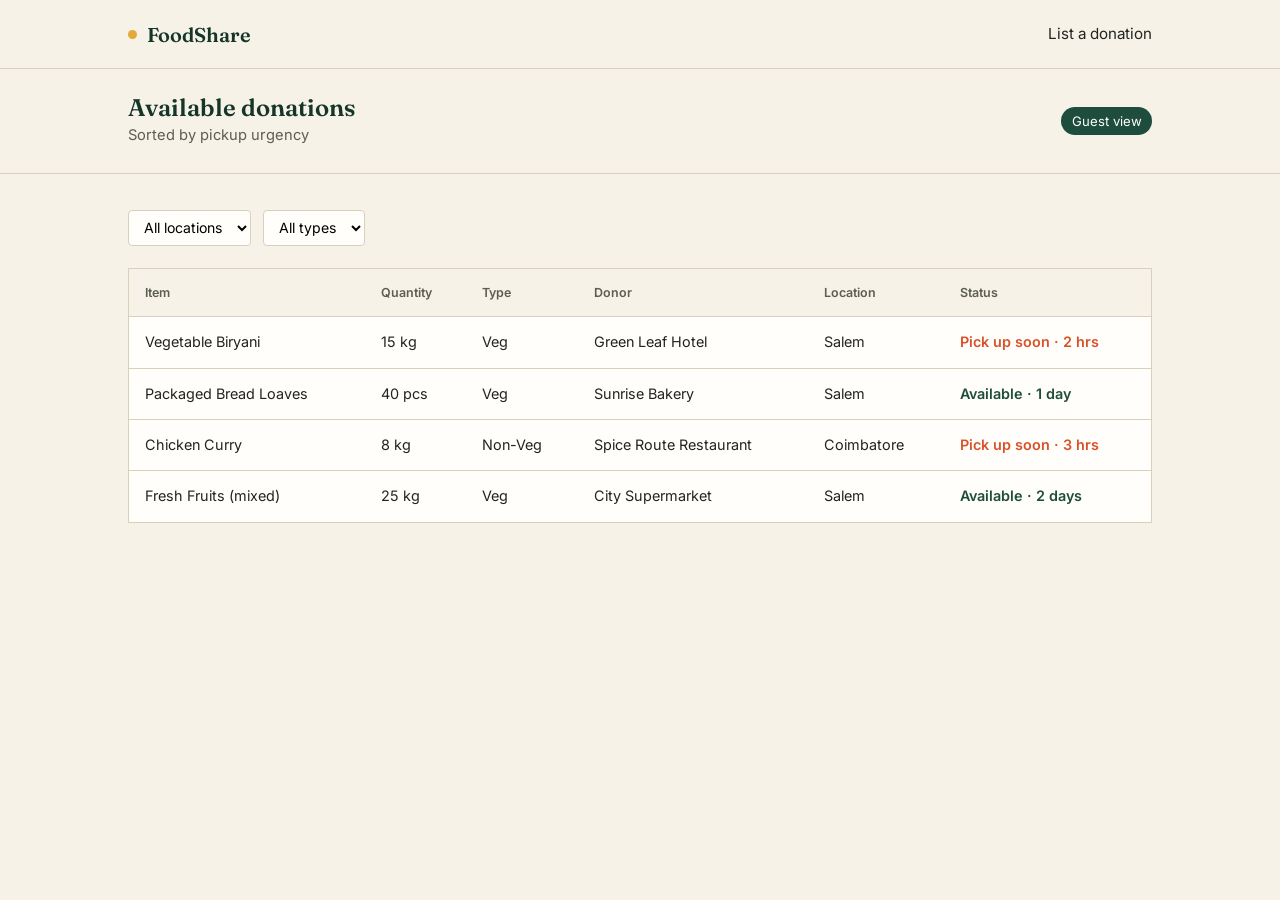
==== dashboard.html @ 2943fb64 "Sprint 3 (in progress): NGO/volunteer dashboard with mock data (v0.4.0)" ====
<!DOCTYPE html>
<html lang="en">
<head>
<meta charset="UTF-8">
<meta name="viewport" content="width=device-width, initial-scale=1.0">
<title>Available donations — FoodShare</title>
<link rel="preconnect" href="https://fonts.googleapis.com">
<link href="https://fonts.googleapis.com/css2?family=Fraunces:wght@500;600&family=Inter:wght@400;500;600&display=swap" rel="stylesheet">
<link rel="stylesheet" href="css/style.css">
</head>
<body>

<nav class="nav">
  <div class="container">
    <a href="index.html" class="nav-brand"><span class="dot"></span>FoodShare</a>
    <div class="nav-links">
      <a href="donate.html">List a donation</a>
    </div>
  </div>
</nav>

<div class="dash-top">
  <div class="container">
    <div>
      <h1 style="font-size:1.5rem;margin-bottom:.1em;">Available donations</h1>
      <p style="margin:0;color:#5c5e50;font-size:.92rem;">Sorted by pickup urgency</p>
    </div>
    <span class="who-badge" id="whoBadge">Guest view</span>
  </div>
</div>

<div class="dash-wrap">
  <div class="container">
    <div class="dash-filters">
      <select id="locationFilter"></select>
      <select id="typeFilter">
        <option value="all">All types</option>
        <option value="Veg">Veg</option>
        <option value="Non-Veg">Non-Veg</option>
      </select>
    </div>

    <table class="listing">
      <thead>
        <tr>
          <th>Item</th>
          <th>Quantity</th>
          <th>Type</th>
          <th>Donor</th>
          <th>Location</th>
          <th>Status</th>
        </tr>
      </thead>
      <tbody id="listingBody"></tbody>
    </table>

    <div class="empty-state" id="emptyState" style="display:none;">
      No donations match these filters right now.
    </div>
  </div>
</div>

<script src="js/script.js"></script>
</body>
</html>
---- css/style.css ----
/* ============================================
   FoodShare — Leftover Food Redistribution
   Design tokens
   ============================================ */
:root{
  --cream:        #F6F2E8;
  --forest:       #1F4D3D;
  --forest-dark:  #163529;
  --amber:        #E3A93B;
  --ink:          #22241E;
  --alert:        #D8532A;
  --line:         #D8D0BC;
  --white:        #FFFEFB;

  --serif: 'Fraunces', Georgia, 'Times New Roman', serif;
  --sans:  'Inter', -apple-system, BlinkMacSystemFont, 'Segoe UI', sans-serif;

  --radius: 4px;
}

*{ box-sizing: border-box; }
html{ scroll-behavior: smooth; }

body{
  margin:0;
  background: var(--cream);
  color: var(--ink);
  font-family: var(--sans);
  font-size: 16px;
  line-height: 1.55;
  -webkit-font-smoothing: antialiased;
}

h1,h2,h3{
  font-family: var(--serif);
  font-weight: 600;
  line-height: 1.1;
  margin: 0 0 .4em 0;
  color: var(--forest-dark);
}

p{ max-width: 62ch; margin: 0 0 1em 0; }

a{ color: var(--forest); }

.container{
  max-width: 1080px;
  margin: 0 auto;
  padding: 0 28px;
}

/* -------- Nav -------- */
.nav{
  border-bottom: 1px solid var(--line);
  background: var(--cream);
  position: sticky;
  top: 0;
  z-index: 10;
}
.nav .container{
  display:flex;
  align-items:center;
  justify-content:space-between;
  height: 68px;
}
.nav-brand{
  font-family: var(--serif);
  font-weight: 600;
  font-size: 1.25rem;
  color: var(--forest-dark);
  text-decoration:none;
  display:flex;
  align-items:center;
  gap:.5em;
}
.nav-brand .dot{
  width:9px;height:9px;border-radius:50%;
  background: var(--amber);
  display:inline-block;
}
.nav-links{
  display:flex;
  gap: 28px;
  align-items:center;
}
.nav-links a{
  text-decoration:none;
  color: var(--ink);
  font-size: .95rem;
}
.nav-links a:hover{ color: var(--forest); }

.btn{
  display:inline-block;
  padding: .7em 1.4em;
  border-radius: var(--radius);
  text-decoration:none;
  font-family: var(--sans);
  font-size: .95rem;
  font-weight: 600;
  border: 1px solid transparent;
  cursor:pointer;
  transition: transform .12s ease, background .15s ease;
}
.btn:active{ transform: translateY(1px); }
.btn-primary{
  background: var(--forest);
  color: var(--white);
}
.btn-primary:hover{ background: var(--forest-dark); }
.btn-outline{
  background: transparent;
  border-color: var(--ink);
  color: var(--ink);
}
.btn-outline:hover{ background: var(--ink); color: var(--white); }
.btn-block{ width:100%; text-align:center; }

/* -------- Hero -------- */
.hero{
  padding: 96px 0 72px;
  border-bottom: 1px solid var(--line);
}
.hero-grid{
  display:grid;
  grid-template-columns: 1.3fr .9fr;
  gap: 56px;
  align-items: end;
}
.hero h1{
  font-size: clamp(2.4rem, 4.4vw, 3.6rem);
  letter-spacing: -0.01em;
}
.hero .lede{
  font-size: 1.15rem;
  color: #47493f;
}
.hero-cta{
  display:flex;
  gap: 14px;
  margin-top: 28px;
}
.stat-panel{
  border-left: 3px solid var(--amber);
  padding-left: 22px;
}
.stat-panel .stat{
  font-family: var(--serif);
  font-size: 2.6rem;
  color: var(--forest-dark);
  display:block;
  line-height:1;
  margin-bottom: 6px;
}
.stat-panel .stat-label{
  font-size: .92rem;
  color: #55574a;
}
.stat-panel + .stat-panel{ margin-top: 26px; }

/* -------- How it works -------- */
.how{
  padding: 72px 0;
  border-bottom: 1px solid var(--line);
}
.how-grid{
  display:grid;
  grid-template-columns: repeat(3, 1fr);
  gap: 32px;
  margin-top: 40px;
}
.how-card{
  background: var(--white);
  border: 1px solid var(--line);
  border-radius: var(--radius);
  padding: 26px 24px;
}
.how-card .idx{
  font-family: var(--serif);
  color: var(--amber);
  font-size: 1.1rem;
  margin-bottom: 10px;
}
.how-card h3{ font-size: 1.15rem; margin-bottom: .3em; }
.how-card p{ font-size: .95rem; color: #4c4e42; margin-bottom:0; }

/* -------- Who it's for -------- */
.who{ padding: 72px 0; }
.who-list{
  list-style:none;
  padding:0;
  margin: 32px 0 0 0;
  display:grid;
  grid-template-columns: repeat(3, 1fr);
  gap: 10px 32px;
}
.who-list li{
  padding: 12px 0;
  border-bottom: 1px solid var(--line);
  font-size: .98rem;
}

footer{
  border-top: 1px solid var(--line);
  padding: 32px 0;
  font-size: .85rem;
  color: #6b6d5f;
}

/* -------- Forms (register / login / donate) -------- */
.form-shell{
  min-height: calc(100vh - 69px);
  display:flex;
  align-items:center;
  justify-content:center;
  padding: 48px 20px;
}
.form-card{
  width: 100%;
  max-width: 460px;
  background: var(--white);
  border: 1px solid var(--line);
  border-radius: var(--radius);
  padding: 40px 38px;
}
.form-card.wide{ max-width: 640px; }
.form-card h1{ font-size: 1.7rem; margin-bottom: .25em; }
.form-card .sub{
  color: #5c5e50;
  font-size: .95rem;
  margin-bottom: 28px;
}
.field{ margin-bottom: 18px; }
.field label{
  display:block;
  font-size: .85rem;
  font-weight: 600;
  margin-bottom: 6px;
  color: var(--forest-dark);
}
.field input,
.field select,
.field textarea{
  width:100%;
  padding: .68em .8em;
  border: 1px solid var(--line);
  border-radius: var(--radius);
  font-family: var(--sans);
  font-size: .95rem;
  background: var(--cream);
  color: var(--ink);
}
.field input:focus,
.field select:focus,
.field textarea:focus{
  outline: 2px solid var(--forest);
  outline-offset: 1px;
  background: var(--white);
}
.field-row{
  display:grid;
  grid-template-columns: 1fr 1fr;
  gap: 14px;
}
.role-group{
  display:flex;
  gap: 10px;
}
.role-opt{
  flex:1;
  text-align:center;
  border: 1px solid var(--line);
  border-radius: var(--radius);
  padding: .6em .4em;
  font-size: .85rem;
  cursor:pointer;
  background: var(--cream);
}
.role-opt input{ display:none; }
.role-opt.active{
  border-color: var(--forest);
  background: var(--forest);
  color: var(--white);
}
.form-foot{
  margin-top: 20px;
  font-size: .9rem;
  color: #5c5e50;
  text-align:center;
}
.msg{
  font-size: .88rem;
  padding: .7em .9em;
  border-radius: var(--radius);
  margin-bottom: 18px;
  display:none;
}
.msg.show{ display:block; }
.msg.error{ background: #FBE7DF; color: var(--alert); border: 1px solid #F0BDA9; }
.msg.success{ background: #E4EFE6; color: var(--forest-dark); border: 1px solid #BFDAC5; }

/* -------- Dashboard -------- */
.dash-top{
  border-bottom: 1px solid var(--line);
  padding: 26px 0;
}
.dash-top .container{
  display:flex;
  justify-content:space-between;
  align-items:center;
}
.dash-top .who-badge{
  font-size: .82rem;
  background: var(--forest);
  color: var(--white);
  padding: .3em .8em;
  border-radius: 20px;
}
.dash-wrap{ padding: 36px 0 72px; }
.dash-filters{
  display:flex;
  gap: 12px;
  margin-bottom: 22px;
  flex-wrap: wrap;
}
.dash-filters select, .dash-filters input{
  padding: .55em .8em;
  border: 1px solid var(--line);
  border-radius: var(--radius);
  background: var(--white);
  font-family: var(--sans);
  font-size: .88rem;
}
table.listing{
  width:100%;
  border-collapse: collapse;
  background: var(--white);
  border: 1px solid var(--line);
}
table.listing th, table.listing td{
  text-align:left;
  padding: 14px 16px;
  font-size: .9rem;
  border-bottom: 1px solid var(--line);
}
table.listing th{
  font-size: .78rem;
  text-transform: none;
  color: #5c5e50;
  font-weight: 600;
  background: var(--cream);
}
tr.urgent td.status{ color: var(--alert); font-weight:600; }
tr.ok td.status{ color: var(--forest); font-weight:600; }
.empty-state{
  padding: 60px 20px;
  text-align:center;
  color: #6b6d5f;
  border: 1px dashed var(--line);
  background: var(--white);
}

@media (max-width: 760px){
  .hero-grid{ grid-template-columns: 1fr; }
  .how-grid{ grid-template-columns: 1fr; }
  .who-list{ grid-template-columns: 1fr; }
  .field-row{ grid-template-columns: 1fr; }
  .nav-links{ display:none; }
}
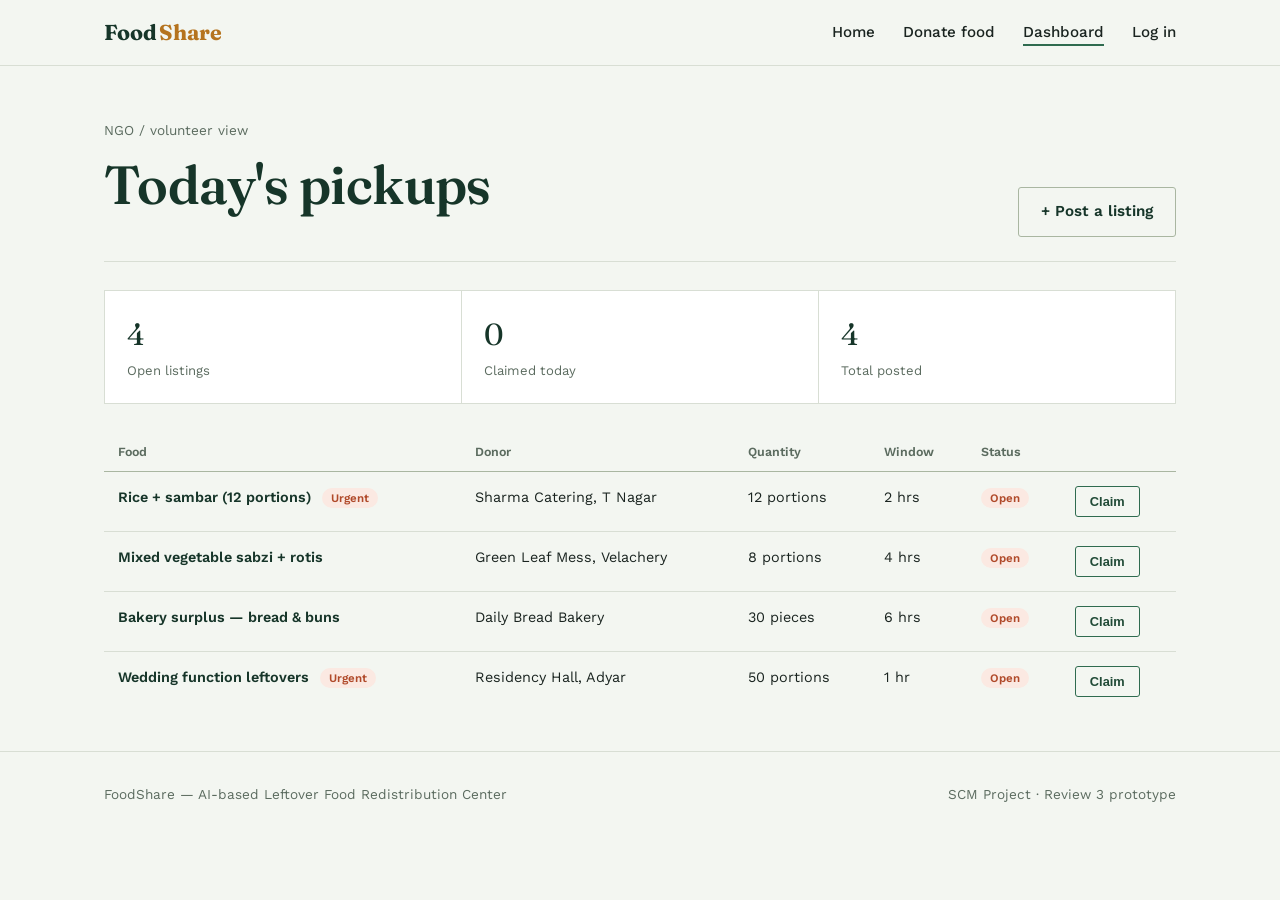
==== commit 9bac9c31: "Redesign frontend: pine/turmeric visual identity" ====
--- a/dashboard.html
+++ b/dashboard.html
@@ -1,65 +1,105 @@
-<!DOCTYPE html>
+<!doctype html>
 <html lang="en">
 <head>
 <meta charset="UTF-8">
 <meta name="viewport" content="width=device-width, initial-scale=1.0">
-<title>Available donations — FoodShare</title>
-<link rel="preconnect" href="https://fonts.googleapis.com">
-<link href="https://fonts.googleapis.com/css2?family=Fraunces:wght@500;600&family=Inter:wght@400;500;600&display=swap" rel="stylesheet">
+<title>Dashboard — FoodShare</title>
 <link rel="stylesheet" href="css/style.css">
 </head>
 <body>
 
 <nav class="nav">
-  <div class="container">
-    <a href="index.html" class="nav-brand"><span class="dot"></span>FoodShare</a>
-    <div class="nav-links">
-      <a href="donate.html">List a donation</a>
-    </div>
+  <div class="nav-inner">
+    <a href="index.html" class="brand">Food<span>Share</span></a>
+    <ul class="nav-links">
+      <li><a href="index.html">Home</a></li>
+      <li><a href="donate.html">Donate food</a></li>
+      <li><a href="dashboard.html" class="active">Dashboard</a></li>
+      <li data-auth="out"><a href="login.html">Log in</a></li>
+      <li data-auth="in" class="hidden">Hi, <span data-user-name></span></li>
+      <li data-auth="in" class="hidden"><a href="#" data-action="logout">Log out</a></li>
+    </ul>
   </div>
 </nav>
 
-<div class="dash-top">
-  <div class="container">
+<div class="container">
+  <div class="dash-head">
     <div>
-      <h1 style="font-size:1.5rem;margin-bottom:.1em;">Available donations</h1>
-      <p style="margin:0;color:#5c5e50;font-size:.92rem;">Sorted by pickup urgency</p>
+      <p class="eyebrow">NGO / volunteer view</p>
+      <h1>Today's pickups</h1>
     </div>
-    <span class="who-badge" id="whoBadge">Guest view</span>
+    <a href="donate.html" class="btn btn-ghost">+ Post a listing</a>
   </div>
+
+  <div class="dash-stats" id="dashStats"></div>
+
+  <table class="listing-table">
+    <thead>
+      <tr>
+        <th>Food</th>
+        <th>Donor</th>
+        <th>Quantity</th>
+        <th>Window</th>
+        <th>Status</th>
+        <th></th>
+      </tr>
+    </thead>
+    <tbody id="listingBody"></tbody>
+  </table>
+  <div id="emptyState" class="empty-state hidden">No listings yet. Be the first to <a href="donate.html">post one</a>.</div>
 </div>
 
-<div class="dash-wrap">
-  <div class="container">
-    <div class="dash-filters">
-      <select id="locationFilter"></select>
-      <select id="typeFilter">
-        <option value="all">All types</option>
-        <option value="Veg">Veg</option>
-        <option value="Non-Veg">Non-Veg</option>
-      </select>
-    </div>
+<footer>
+  <div class="container footer-row">
+    <span>FoodShare — AI-based Leftover Food Redistribution Center</span>
+    <span>SCM Project · Review 3 prototype</span>
+  </div>
+</footer>
 
-    <table class="listing">
-      <thead>
-        <tr>
-          <th>Item</th>
-          <th>Quantity</th>
-          <th>Type</th>
-          <th>Donor</th>
-          <th>Location</th>
-          <th>Status</th>
-        </tr>
-      </thead>
-      <tbody id="listingBody"></tbody>
-    </table>
+<script src="js/app.js"></script>
+<script>
+function render() {
+  const listings = getListings();
+  const body = document.getElementById('listingBody');
+  const empty = document.getElementById('emptyState');
+  body.innerHTML = '';
 
-    <div class="empty-state" id="emptyState" style="display:none;">
-      No donations match these filters right now.
-    </div>
-  </div>
-</div>
+  if (!listings.length) {
+    empty.classList.remove('hidden');
+  } else {
+    empty.classList.add('hidden');
+  }
 
-<script src="js/script.js"></script>
+  listings.forEach(l => {
+    const tr = document.createElement('tr');
+    const claimed = l.status === 'claimed';
+    tr.innerHTML = `
+      <td><span class="food-name">${l.food}</span>${l.urgent ? ' <span class="tag tag-urgent" style="margin-left:6px;">Urgent</span>' : ''}</td>
+      <td>${l.donor}</td>
+      <td>${l.qty}</td>
+      <td>${l.expiresIn}</td>
+      <td><span class="tag ${claimed ? 'tag-open' : 'tag-urgent'}">${claimed ? 'Claimed' : 'Open'}</span></td>
+      <td><button class="claim-btn" data-id="${l.id}" ${claimed ? 'disabled' : ''}>${claimed ? 'Claimed' : 'Claim'}</button></td>
+    `;
+    body.appendChild(tr);
+  });
+
+  document.querySelectorAll('.claim-btn').forEach(btn => {
+    btn.addEventListener('click', function () {
+      claimListing(this.getAttribute('data-id'));
+      render();
+    });
+  });
+
+  const open = listings.filter(l => l.status === 'open').length;
+  const claimedCount = listings.filter(l => l.status === 'claimed').length;
+  document.getElementById('dashStats').innerHTML = `
+    <div class="dash-stat"><span class="num">${open}</span><span class="label">Open listings</span></div>
+    <div class="dash-stat"><span class="num">${claimedCount}</span><span class="label">Claimed today</span></div>
+    <div class="dash-stat"><span class="num">${listings.length}</span><span class="label">Total posted</span></div>
+  `;
+}
+render();
+</script>
 </body>
 </html>
--- a/css/style.css
+++ b/css/style.css
@@ -1,369 +1,445 @@
-/* ============================================
-   FoodShare — Leftover Food Redistribution
-   Design tokens
-   ============================================ */
-:root{
-  --cream:        #F6F2E8;
-  --forest:       #1F4D3D;
-  --forest-dark:  #163529;
-  --amber:        #E3A93B;
-  --ink:          #22241E;
-  --alert:        #D8532A;
-  --line:         #D8D0BC;
-  --white:        #FFFEFB;
-
-  --serif: 'Fraunces', Georgia, 'Times New Roman', serif;
-  --sans:  'Inter', -apple-system, BlinkMacSystemFont, 'Segoe UI', sans-serif;
-
-  --radius: 4px;
-}
-
-*{ box-sizing: border-box; }
-html{ scroll-behavior: smooth; }
-
-body{
-  margin:0;
-  background: var(--cream);
-  color: var(--ink);
-  font-family: var(--sans);
+/* FoodShare — design system
+   Pine + leaf + turmeric. Ledger-style dividers instead of card shadows.
+   Fraunces (display) / Work Sans (body + UI). */
+
+@import url('https://fonts.googleapis.com/css2?family=Fraunces:ital,opsz,wght@0,9..144,400;0,9..144,500;0,9..144,600;0,9..144,700;1,9..144,500&family=Work+Sans:wght@400;500;600;700&display=swap');
+
+:root {
+  --ink: #163529;
+  --ink-text: #1a2420;
+  --leaf: #2f6b4f;
+  --leaf-dark: #214b37;
+  --turmeric: #d98f2b;
+  --turmeric-dark: #b5731e;
+  --rust: #b04a2a;
+  --paper: #f3f6f1;
+  --paper-raised: #ffffff;
+  --line: #d8ded4;
+  --line-strong: #a9b6a1;
+  --muted: #5b6b5f;
+  --radius: 3px;
+}
+
+* { box-sizing: border-box; }
+html { scroll-behavior: smooth; }
+
+body {
+  margin: 0;
+  background: var(--paper);
+  color: var(--ink-text);
+  font-family: 'Work Sans', sans-serif;
   font-size: 16px;
   line-height: 1.55;
   -webkit-font-smoothing: antialiased;
 }
 
-h1,h2,h3{
-  font-family: var(--serif);
-  font-weight: 600;
-  line-height: 1.1;
-  margin: 0 0 .4em 0;
-  color: var(--forest-dark);
-}
-
-p{ max-width: 62ch; margin: 0 0 1em 0; }
-
-a{ color: var(--forest); }
-
-.container{
-  max-width: 1080px;
+h1, h2, h3, .display {
+  font-family: 'Fraunces', serif;
+  font-weight: 600;
+  color: var(--ink);
+  line-height: 1.12;
+  margin: 0 0 0.4em;
+  letter-spacing: -0.01em;
+}
+h1 { font-size: clamp(2.2rem, 4.2vw, 3.6rem); }
+h2 { font-size: clamp(1.6rem, 2.6vw, 2.2rem); }
+h3 { font-size: 1.25rem; font-weight: 600; }
+
+p { max-width: 62ch; color: var(--ink-text); }
+a { color: var(--leaf-dark); }
+
+:focus-visible {
+  outline: 2px solid var(--turmeric-dark);
+  outline-offset: 2px;
+}
+
+.container {
+  max-width: 1120px;
   margin: 0 auto;
-  padding: 0 28px;
-}
-
-/* -------- Nav -------- */
-.nav{
-  border-bottom: 1px solid var(--line);
-  background: var(--cream);
+  padding: 0 24px;
+}
+
+/* ---------- Top nav ---------- */
+.nav {
+  border-bottom: 1px solid var(--line);
+  background: var(--paper);
   position: sticky;
   top: 0;
   z-index: 10;
 }
-.nav .container{
-  display:flex;
-  align-items:center;
-  justify-content:space-between;
-  height: 68px;
-}
-.nav-brand{
-  font-family: var(--serif);
-  font-weight: 600;
+.nav-inner {
+  display: flex;
+  align-items: center;
+  justify-content: space-between;
+  padding: 16px 24px;
+  max-width: 1120px;
+  margin: 0 auto;
+}
+.brand {
+  font-family: 'Fraunces', serif;
+  font-weight: 700;
+  font-size: 1.35rem;
+  color: var(--ink);
+  text-decoration: none;
+  display: flex;
+  align-items: baseline;
+  gap: 2px;
+}
+.brand span { color: var(--turmeric-dark); }
+.nav-links {
+  display: flex;
+  gap: 28px;
+  align-items: center;
+  list-style: none;
+  margin: 0;
+  padding: 0;
+}
+.nav-links a {
+  text-decoration: none;
+  color: var(--ink-text);
+  font-size: 0.95rem;
+  font-weight: 500;
+  border-bottom: 2px solid transparent;
+  padding-bottom: 3px;
+  transition: border-color 0.15s ease;
+}
+.nav-links a:hover { border-color: var(--turmeric); }
+.nav-links a.active { border-color: var(--leaf); }
+
+/* ---------- Buttons ---------- */
+.btn {
+  display: inline-flex;
+  align-items: center;
+  gap: 8px;
+  font-family: 'Work Sans', sans-serif;
+  font-weight: 600;
+  font-size: 0.95rem;
+  padding: 12px 22px;
+  border-radius: var(--radius);
+  border: 1px solid transparent;
+  cursor: pointer;
+  text-decoration: none;
+  transition: transform 0.12s ease, background 0.15s ease;
+}
+.btn:active { transform: translateY(1px); }
+.btn-primary { background: var(--leaf); color: #fff; }
+.btn-primary:hover { background: var(--leaf-dark); }
+.btn-ghost { background: transparent; color: var(--ink); border-color: var(--line-strong); }
+.btn-ghost:hover { border-color: var(--ink); }
+.btn-accent { background: var(--turmeric); color: var(--ink); }
+.btn-accent:hover { background: var(--turmeric-dark); color: #fff; }
+.btn-block { width: 100%; justify-content: center; }
+
+/* ---------- Hero ---------- */
+.hero {
+  padding: 64px 0 56px;
+  border-bottom: 1px solid var(--line);
+}
+.hero-grid {
+  display: grid;
+  grid-template-columns: 1.1fr 0.9fr;
+  gap: 56px;
+  align-items: start;
+}
+.eyebrow {
+  font-size: 0.85rem;
+  color: var(--muted);
+  margin-bottom: 14px;
+}
+.hero-cta { display: flex; gap: 14px; margin-top: 28px; flex-wrap: wrap; }
+
+/* Live board card — the hero's visual anchor */
+.board {
+  background: var(--paper-raised);
+  border: 1px solid var(--line);
+  border-radius: var(--radius);
+  overflow: hidden;
+}
+.board-head {
+  display: flex;
+  align-items: center;
+  justify-content: space-between;
+  padding: 14px 18px;
+  border-bottom: 1px solid var(--line);
+  background: var(--ink);
+  color: #fff;
+}
+.board-head strong { font-family: 'Fraunces', serif; font-weight: 600; }
+.pulse {
+  width: 8px; height: 8px; border-radius: 50%;
+  background: var(--turmeric);
+  box-shadow: 0 0 0 0 rgba(217,143,43,0.6);
+  animation: pulse 2.2s infinite;
+}
+@keyframes pulse {
+  0% { box-shadow: 0 0 0 0 rgba(217,143,43,0.55); }
+  70% { box-shadow: 0 0 0 8px rgba(217,143,43,0); }
+  100% { box-shadow: 0 0 0 0 rgba(217,143,43,0); }
+}
+.board-row {
+  display: flex;
+  justify-content: space-between;
+  gap: 16px;
+  padding: 14px 18px;
+  border-bottom: 1px solid var(--line);
+  font-size: 0.92rem;
+}
+.board-row:last-child { border-bottom: none; }
+.board-row .meta { color: var(--muted); font-size: 0.82rem; margin-top: 2px; }
+.tag {
+  font-size: 0.72rem;
+  font-weight: 600;
+  padding: 3px 9px;
+  border-radius: 20px;
+  white-space: nowrap;
+  height: fit-content;
+}
+.tag-open { background: #e6f1ea; color: var(--leaf-dark); }
+.tag-urgent { background: #fbe9e2; color: var(--rust); }
+
+/* ---------- Steps (genuine sequence: list -> match -> pickup) ---------- */
+.steps {
+  padding: 56px 0;
+  border-bottom: 1px solid var(--line);
+}
+.steps-grid {
+  display: grid;
+  grid-template-columns: repeat(3, 1fr);
+  gap: 0;
+  margin-top: 36px;
+  border-top: 1px solid var(--line);
+}
+.step {
+  padding: 28px 28px 28px 0;
+  border-right: 1px solid var(--line);
+}
+.step:last-child { border-right: none; }
+.step-num {
+  font-family: 'Fraunces', serif;
+  font-size: 2.2rem;
+  color: var(--turmeric-dark);
+  font-weight: 500;
+  display: block;
+  margin-bottom: 8px;
+}
+.step p { font-size: 0.95rem; color: var(--muted); }
+
+/* ---------- Stats strip ---------- */
+.stats {
+  display: grid;
+  grid-template-columns: repeat(4, 1fr);
+  padding: 44px 0;
+}
+.stat { border-left: 1px solid var(--line); padding-left: 20px; }
+.stat:first-child { border-left: none; padding-left: 0; }
+.stat .num {
+  font-family: 'Fraunces', serif;
+  font-size: 2.1rem;
+  font-weight: 600;
+  color: var(--ink);
+  display: block;
+}
+.stat .label { color: var(--muted); font-size: 0.85rem; }
+
+/* ---------- Auth pages ---------- */
+.auth-wrap {
+  min-height: calc(100vh - 68px);
+  display: grid;
+  grid-template-columns: 1fr 1fr;
+}
+.auth-side {
+  background: var(--ink);
+  color: #f3f6f1;
+  padding: 64px 56px;
+  display: flex;
+  flex-direction: column;
+  justify-content: space-between;
+}
+.auth-side h2 { color: #fff; }
+.auth-side .quote {
+  font-family: 'Fraunces', serif;
+  font-style: italic;
   font-size: 1.25rem;
-  color: var(--forest-dark);
-  text-decoration:none;
-  display:flex;
-  align-items:center;
-  gap:.5em;
-}
-.nav-brand .dot{
-  width:9px;height:9px;border-radius:50%;
-  background: var(--amber);
-  display:inline-block;
-}
-.nav-links{
-  display:flex;
-  gap: 28px;
-  align-items:center;
-}
-.nav-links a{
-  text-decoration:none;
+  line-height: 1.5;
+  max-width: 34ch;
+  color: #dce7df;
+}
+.auth-side .quote cite {
+  display: block;
+  font-style: normal;
+  font-size: 0.85rem;
+  margin-top: 12px;
+  color: var(--turmeric);
+}
+.auth-form-area {
+  padding: 64px 56px;
+  display: flex;
+  align-items: center;
+  justify-content: center;
+}
+.form-card { width: 100%; max-width: 400px; }
+.field { margin-bottom: 18px; }
+.field label {
+  display: block;
+  font-size: 0.85rem;
+  font-weight: 600;
+  margin-bottom: 6px;
   color: var(--ink);
-  font-size: .95rem;
-}
-.nav-links a:hover{ color: var(--forest); }
-
-.btn{
-  display:inline-block;
-  padding: .7em 1.4em;
-  border-radius: var(--radius);
-  text-decoration:none;
-  font-family: var(--sans);
-  font-size: .95rem;
-  font-weight: 600;
-  border: 1px solid transparent;
-  cursor:pointer;
-  transition: transform .12s ease, background .15s ease;
-}
-.btn:active{ transform: translateY(1px); }
-.btn-primary{
-  background: var(--forest);
-  color: var(--white);
-}
-.btn-primary:hover{ background: var(--forest-dark); }
-.btn-outline{
+}
+.field input, .field select, .field textarea {
+  width: 100%;
+  padding: 11px 13px;
+  border: 1px solid var(--line-strong);
+  border-radius: var(--radius);
+  font-family: 'Work Sans', sans-serif;
+  font-size: 0.95rem;
+  background: var(--paper-raised);
+  color: var(--ink-text);
+}
+.field input:focus, .field select:focus, .field textarea:focus {
+  outline: none;
+  border-color: var(--leaf);
+}
+.field textarea { resize: vertical; min-height: 90px; }
+.form-foot {
+  margin-top: 18px;
+  font-size: 0.88rem;
+  color: var(--muted);
+}
+.form-foot a { font-weight: 600; }
+.alert {
+  padding: 10px 14px;
+  border-radius: var(--radius);
+  font-size: 0.88rem;
+  margin-bottom: 16px;
+  border: 1px solid;
+}
+.alert-ok { background: #e6f1ea; border-color: var(--leaf); color: var(--leaf-dark); }
+.alert-err { background: #fbe9e2; border-color: var(--rust); color: var(--rust); }
+.hidden { display: none !important; }
+
+/* ---------- Donate page ---------- */
+.page-head {
+  padding: 48px 0 32px;
+  border-bottom: 1px solid var(--line);
+}
+.page-wrap { padding: 44px 0 80px; }
+.donate-grid {
+  display: grid;
+  grid-template-columns: 1fr 380px;
+  gap: 48px;
+  margin-top: 8px;
+}
+.panel {
+  background: var(--paper-raised);
+  border: 1px solid var(--line);
+  border-radius: var(--radius);
+  padding: 28px;
+}
+.panel h3 { margin-bottom: 18px; }
+.row-2 { display: grid; grid-template-columns: 1fr 1fr; gap: 16px; }
+.summary-list { list-style: none; margin: 0; padding: 0; }
+.summary-list li {
+  display: flex;
+  justify-content: space-between;
+  padding: 10px 0;
+  border-bottom: 1px solid var(--line);
+  font-size: 0.88rem;
+}
+.summary-list li:last-child { border: none; }
+
+/* ---------- Dashboard ---------- */
+.dash-head {
+  display: flex;
+  justify-content: space-between;
+  align-items: flex-end;
+  padding: 40px 0 24px;
+  border-bottom: 1px solid var(--line);
+}
+.dash-stats {
+  display: grid;
+  grid-template-columns: repeat(3, 1fr);
+  gap: 1px;
+  background: var(--line);
+  border: 1px solid var(--line);
+  margin: 28px 0;
+}
+.dash-stat {
+  background: var(--paper-raised);
+  padding: 20px 22px;
+}
+.dash-stat .num { font-family: 'Fraunces', serif; font-size: 1.9rem; color: var(--ink); display: block; }
+.dash-stat .label { font-size: 0.82rem; color: var(--muted); }
+
+.listing-table { width: 100%; border-collapse: collapse; margin-top: 8px; }
+.listing-table th {
+  text-align: left;
+  font-size: 0.78rem;
+  text-transform: none;
+  color: var(--muted);
+  font-weight: 600;
+  padding: 10px 14px;
+  border-bottom: 1px solid var(--line-strong);
+}
+.listing-table td {
+  padding: 14px;
+  border-bottom: 1px solid var(--line);
+  font-size: 0.9rem;
+  vertical-align: top;
+}
+.listing-table tr:last-child td { border-bottom: none; }
+.food-name { font-weight: 600; color: var(--ink); }
+.claim-btn {
+  font-size: 0.8rem;
+  padding: 7px 14px;
+  border-radius: var(--radius);
+  border: 1px solid var(--leaf);
+  color: var(--leaf-dark);
   background: transparent;
-  border-color: var(--ink);
-  color: var(--ink);
-}
-.btn-outline:hover{ background: var(--ink); color: var(--white); }
-.btn-block{ width:100%; text-align:center; }
-
-/* -------- Hero -------- */
-.hero{
-  padding: 96px 0 72px;
-  border-bottom: 1px solid var(--line);
-}
-.hero-grid{
-  display:grid;
-  grid-template-columns: 1.3fr .9fr;
-  gap: 56px;
-  align-items: end;
-}
-.hero h1{
-  font-size: clamp(2.4rem, 4.4vw, 3.6rem);
-  letter-spacing: -0.01em;
-}
-.hero .lede{
-  font-size: 1.15rem;
-  color: #47493f;
-}
-.hero-cta{
-  display:flex;
-  gap: 14px;
-  margin-top: 28px;
-}
-.stat-panel{
-  border-left: 3px solid var(--amber);
-  padding-left: 22px;
-}
-.stat-panel .stat{
-  font-family: var(--serif);
-  font-size: 2.6rem;
-  color: var(--forest-dark);
-  display:block;
-  line-height:1;
-  margin-bottom: 6px;
-}
-.stat-panel .stat-label{
-  font-size: .92rem;
-  color: #55574a;
-}
-.stat-panel + .stat-panel{ margin-top: 26px; }
-
-/* -------- How it works -------- */
-.how{
-  padding: 72px 0;
-  border-bottom: 1px solid var(--line);
-}
-.how-grid{
-  display:grid;
-  grid-template-columns: repeat(3, 1fr);
-  gap: 32px;
-  margin-top: 40px;
-}
-.how-card{
-  background: var(--white);
-  border: 1px solid var(--line);
-  border-radius: var(--radius);
-  padding: 26px 24px;
-}
-.how-card .idx{
-  font-family: var(--serif);
-  color: var(--amber);
-  font-size: 1.1rem;
-  margin-bottom: 10px;
-}
-.how-card h3{ font-size: 1.15rem; margin-bottom: .3em; }
-.how-card p{ font-size: .95rem; color: #4c4e42; margin-bottom:0; }
-
-/* -------- Who it's for -------- */
-.who{ padding: 72px 0; }
-.who-list{
-  list-style:none;
-  padding:0;
-  margin: 32px 0 0 0;
-  display:grid;
-  grid-template-columns: repeat(3, 1fr);
-  gap: 10px 32px;
-}
-.who-list li{
-  padding: 12px 0;
-  border-bottom: 1px solid var(--line);
-  font-size: .98rem;
-}
-
-footer{
+  cursor: pointer;
+  font-weight: 600;
+}
+.claim-btn:hover { background: var(--leaf); color: #fff; }
+.claim-btn[disabled] {
+  border-color: var(--line-strong);
+  color: var(--muted);
+  cursor: default;
+}
+.claim-btn[disabled]:hover { background: transparent; color: var(--muted); }
+.empty-state {
+  text-align: center;
+  padding: 48px 20px;
+  color: var(--muted);
+}
+
+/* ---------- Footer ---------- */
+footer {
   border-top: 1px solid var(--line);
   padding: 32px 0;
-  font-size: .85rem;
-  color: #6b6d5f;
-}
-
-/* -------- Forms (register / login / donate) -------- */
-.form-shell{
-  min-height: calc(100vh - 69px);
-  display:flex;
-  align-items:center;
-  justify-content:center;
-  padding: 48px 20px;
-}
-.form-card{
-  width: 100%;
-  max-width: 460px;
-  background: var(--white);
-  border: 1px solid var(--line);
-  border-radius: var(--radius);
-  padding: 40px 38px;
-}
-.form-card.wide{ max-width: 640px; }
-.form-card h1{ font-size: 1.7rem; margin-bottom: .25em; }
-.form-card .sub{
-  color: #5c5e50;
-  font-size: .95rem;
-  margin-bottom: 28px;
-}
-.field{ margin-bottom: 18px; }
-.field label{
-  display:block;
-  font-size: .85rem;
-  font-weight: 600;
-  margin-bottom: 6px;
-  color: var(--forest-dark);
-}
-.field input,
-.field select,
-.field textarea{
-  width:100%;
-  padding: .68em .8em;
-  border: 1px solid var(--line);
-  border-radius: var(--radius);
-  font-family: var(--sans);
-  font-size: .95rem;
-  background: var(--cream);
-  color: var(--ink);
-}
-.field input:focus,
-.field select:focus,
-.field textarea:focus{
-  outline: 2px solid var(--forest);
-  outline-offset: 1px;
-  background: var(--white);
-}
-.field-row{
-  display:grid;
-  grid-template-columns: 1fr 1fr;
-  gap: 14px;
-}
-.role-group{
-  display:flex;
-  gap: 10px;
-}
-.role-opt{
-  flex:1;
-  text-align:center;
-  border: 1px solid var(--line);
-  border-radius: var(--radius);
-  padding: .6em .4em;
-  font-size: .85rem;
-  cursor:pointer;
-  background: var(--cream);
-}
-.role-opt input{ display:none; }
-.role-opt.active{
-  border-color: var(--forest);
-  background: var(--forest);
-  color: var(--white);
-}
-.form-foot{
-  margin-top: 20px;
-  font-size: .9rem;
-  color: #5c5e50;
-  text-align:center;
-}
-.msg{
-  font-size: .88rem;
-  padding: .7em .9em;
-  border-radius: var(--radius);
-  margin-bottom: 18px;
-  display:none;
-}
-.msg.show{ display:block; }
-.msg.error{ background: #FBE7DF; color: var(--alert); border: 1px solid #F0BDA9; }
-.msg.success{ background: #E4EFE6; color: var(--forest-dark); border: 1px solid #BFDAC5; }
-
-/* -------- Dashboard -------- */
-.dash-top{
-  border-bottom: 1px solid var(--line);
-  padding: 26px 0;
-}
-.dash-top .container{
-  display:flex;
-  justify-content:space-between;
-  align-items:center;
-}
-.dash-top .who-badge{
-  font-size: .82rem;
-  background: var(--forest);
-  color: var(--white);
-  padding: .3em .8em;
-  border-radius: 20px;
-}
-.dash-wrap{ padding: 36px 0 72px; }
-.dash-filters{
-  display:flex;
-  gap: 12px;
-  margin-bottom: 22px;
-  flex-wrap: wrap;
-}
-.dash-filters select, .dash-filters input{
-  padding: .55em .8em;
-  border: 1px solid var(--line);
-  border-radius: var(--radius);
-  background: var(--white);
-  font-family: var(--sans);
-  font-size: .88rem;
-}
-table.listing{
-  width:100%;
-  border-collapse: collapse;
-  background: var(--white);
-  border: 1px solid var(--line);
-}
-table.listing th, table.listing td{
-  text-align:left;
-  padding: 14px 16px;
-  font-size: .9rem;
-  border-bottom: 1px solid var(--line);
-}
-table.listing th{
-  font-size: .78rem;
-  text-transform: none;
-  color: #5c5e50;
-  font-weight: 600;
-  background: var(--cream);
-}
-tr.urgent td.status{ color: var(--alert); font-weight:600; }
-tr.ok td.status{ color: var(--forest); font-weight:600; }
-.empty-state{
-  padding: 60px 20px;
-  text-align:center;
-  color: #6b6d5f;
-  border: 1px dashed var(--line);
-  background: var(--white);
-}
-
-@media (max-width: 760px){
-  .hero-grid{ grid-template-columns: 1fr; }
-  .how-grid{ grid-template-columns: 1fr; }
-  .who-list{ grid-template-columns: 1fr; }
-  .field-row{ grid-template-columns: 1fr; }
-  .nav-links{ display:none; }
-}
+  margin-top: 40px;
+}
+.footer-row {
+  display: flex;
+  justify-content: space-between;
+  align-items: center;
+  font-size: 0.85rem;
+  color: var(--muted);
+}
+
+/* ---------- Responsive ---------- */
+@media (max-width: 860px) {
+  .hero-grid, .auth-wrap, .donate-grid { grid-template-columns: 1fr; }
+  .steps-grid { grid-template-columns: 1fr; }
+  .step { border-right: none; border-bottom: 1px solid var(--line); padding: 20px 0; }
+  .stats { grid-template-columns: repeat(2, 1fr); row-gap: 24px; }
+  .stat:nth-child(3) { border-left: none; padding-left: 0; }
+  .auth-side { padding: 40px 28px; }
+  .auth-form-area { padding: 40px 28px; }
+  .nav-links { gap: 16px; }
+  .dash-stats { grid-template-columns: 1fr; }
+}
+
+@media (prefers-reduced-motion: reduce) {
+  .pulse { animation: none; }
+  html { scroll-behavior: auto; }
+}
